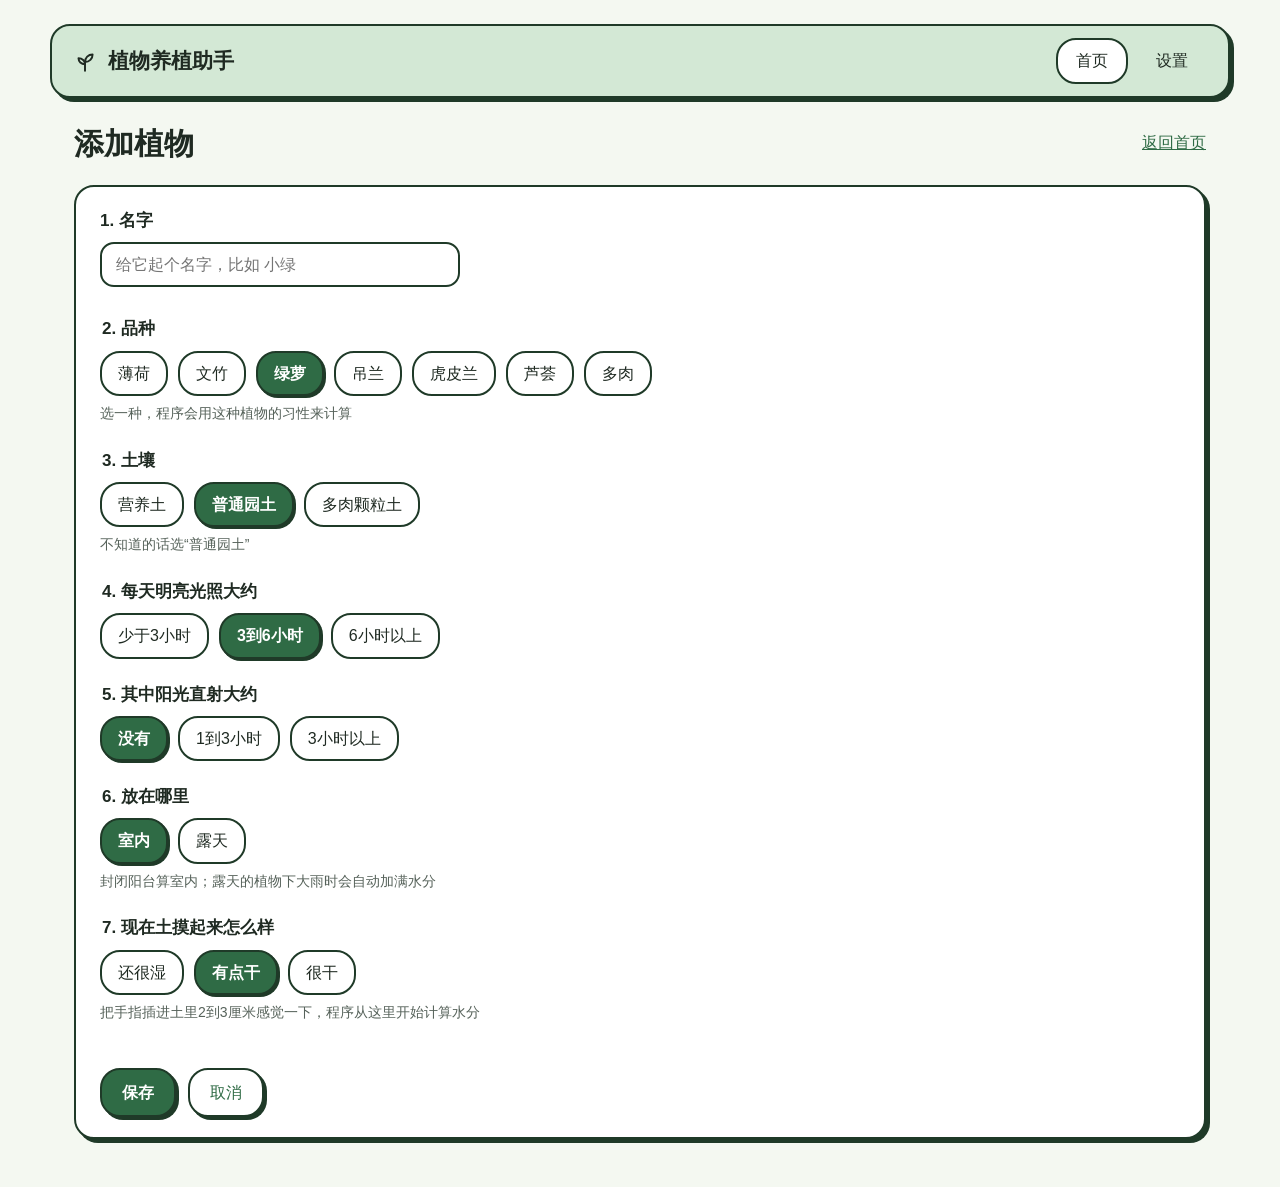
==== add.html @ f8e04b30 "Add files via upload" ====
<!doctype html>
<html lang="zh-CN">
<head>
<meta charset="utf-8">
<meta name="viewport" content="width=device-width, initial-scale=1">
<title>添加植物 · 植物养植助手</title>
<link rel="stylesheet" href="css/style.css">
</head>
<body>
<nav id="nav"></nav>
<main>
  <div class="head-row"><h1 id="title">添加植物</h1><a href="index.html">返回首页</a></div>
  <form class="card form" id="form" novalidate>
    <div>
      <label class="field" for="name">1. 名字</label>
      <input type="text" id="name" maxlength="12" placeholder="给它起个名字，比如 小绿" style="width:360px">
      <p class="tip" id="name-err" role="alert"></p>
    </div>
    <div id="groups"></div>
    <div class="btn-row"><button type="submit" class="btn btn-primary">保存</button><a class="btn" href="index.html">取消</a></div>
  </form>
</main>
<script src="js/config.js"></script>
<script src="js/storage.js"></script>
<script src="js/water.js"></script>
<script src="js/ui.js"></script>
<script>
renderNav('home');
const data = loadData();
const p = getParams(data);
const editing = getQuery('id') ? findPlant(data, getQuery('id')) : null;

const plantOpts = {};
for (const k in p.plants) plantOpts[k] = p.plants[k].name;
const soilOpts = {};
for (const k in p.soils) soilOpts[k] = p.soils[k].name;

const groups = [
  { key: 'species', title: '2. 品种', opts: plantOpts, def: 'pothos', tip: '选一种，程序会用这种植物的习性来计算' },
  { key: 'soil', title: '3. 土壤', opts: soilOpts, def: 'garden', tip: '不知道的话选“普通园土”' },
  { key: 'bright', title: '4. 每天明亮光照大约', opts: BRIGHT_OPTIONS, def: 'mid', tip: '' },
  { key: 'sun', title: '5. 其中阳光直射大约', opts: SUN_OPTIONS, def: 'none', tip: '' },
  { key: 'env', title: '6. 放在哪里', opts: ENV_OPTIONS, def: 'indoor', tip: '封闭阳台算室内；露天的植物下大雨时会自动加满水分' }
];
if (!editing) groups.push({ key: 'feel', title: '7. 现在土摸起来怎么样', opts: { wet: '还很湿', some: '有点干', dry: '很干' }, def: 'some', tip: '把手指插进土里2到3厘米感觉一下，程序从这里开始计算水分' });

document.getElementById('groups').innerHTML = groups.map(g => {
  const cur = editing && editing[g.key] ? editing[g.key] : g.def;
  return '<fieldset style="margin-bottom:22px"><legend>' + g.title + '</legend><div class="choices">' +
    Object.keys(g.opts).map(k => '<input type="radio" name="' + g.key + '" id="' + g.key + '-' + k + '" value="' + k + '"' + (k === cur ? ' checked' : '') + '>' +
      '<label for="' + g.key + '-' + k + '">' + esc(g.opts[k]) + '</label>').join('') +
    '</div>' + (g.tip ? '<p class="tip">' + g.tip + '</p>' : '') + '</fieldset>';
}).join('');

if (editing) {
  document.getElementById('title').textContent = '修改植物';
  document.title = '修改植物 · ' + APP_NAME;
  document.getElementById('name').value = editing.name;
}

document.getElementById('name').addEventListener('input', () => { document.getElementById('name-err').textContent = ''; });

document.getElementById('form').addEventListener('submit', e => {
  e.preventDefault();
  const name = document.getElementById('name').value.trim();
  if (!name) {
    document.getElementById('name-err').textContent = '请先给植物起个名字';
    document.getElementById('name').focus();
    return;
  }
  const val = k => document.querySelector('input[name="' + k + '"]:checked').value;
  const fields = { name: name, species: val('species'), soil: val('soil'), bright: val('bright'), sun: val('sun'), env: val('env') };
  let plant;
  if (editing) {
    plant = Object.assign(editing, fields);
    addLog(plant, 'edit', '修改了植物信息');
  } else {
    plant = Object.assign(fields, { id: data.nextId++, balance: p.calib[val('feel')], lastUpdate: todayStr(), logs: [], history: [] });
    addLog(plant, 'add', '添加了这盆植物');
    addHistory(plant, todayStr(), plant.balance);
    data.plants.push(plant);
  }
  saveData(data);
  location.href = 'detail.html?id=' + plant.id;
});
</script>
</body>
</html>
---- css/style.css ----
/* 植物养植助手 · 视觉风格：森林自然（卡通版） */
:root {
  --bg: #f4f8f1;
  --card: #ffffff;
  --primary: #2f6b45;
  --nav: #d3e8d5;
  --soft: #e5efe3;
  --soft-text: #24543a;
  --line: #1f3a28;
  --text: #1f2a22;
  --muted: #56625a;
  --water: #2f7fb5;
  --warn: #8a4b0f;
  --warn-bg: #fdf0e0;
  --danger: #a8201a;
  --danger-bg: #fde8e7;
  --full: #1f5f8b;
  --full-bg: #e3f0f9;
  --r: 20px;
  --font: "PingFang SC", "Microsoft YaHei", "Noto Sans SC", "Noto Sans CJK SC", "Source Han Sans SC", sans-serif;
}
* { box-sizing: border-box; }
body { margin: 0; background: var(--bg); color: var(--text); font-family: var(--font); font-size: 16px; line-height: 1.6; }
main, nav#nav { max-width: 1180px; margin: 0 auto; }
main { padding: 0 24px 48px; display: flex; flex-direction: column; gap: 22px; }
a { color: var(--primary); }
h1 { font-size: 30px; margin: 0; line-height: 1.3; }
h2 { font-size: 19px; margin: 0 0 10px; }
h3 { font-size: 17px; margin: 0 0 4px; }
p { margin: 0; }
.muted { color: var(--muted); font-size: 14px; }
:focus-visible { outline: 3px solid var(--water); outline-offset: 2px; }

/* 卡通描边 */
.card { background: var(--card); border: 2.5px solid var(--line); border-radius: var(--r); box-shadow: 4px 4px 0 var(--line); padding: 20px 24px; }

/* 导航栏 */
nav#nav { margin: 24px auto 26px; width: calc(100% - 48px); display: flex; flex-wrap: wrap; align-items: center; gap: 12px;
  background: var(--nav); border: 2.5px solid var(--line); border-radius: var(--r); box-shadow: 4px 4px 0 var(--line); padding: 12px 20px; }
.brand { display: flex; align-items: center; gap: 10px; font-size: 21px; font-weight: 700; color: var(--text); text-decoration: none; }
.nav-links { margin-left: auto; display: flex; gap: 8px; }
.nav-links a { color: var(--text); text-decoration: none; padding: 8px 18px; border-radius: var(--r); border: 2px solid transparent; }
.nav-links a.active { background: #fff; border-color: var(--line); }
.demo-badge { background: var(--warn-bg); color: var(--warn); border: 2px solid var(--line); border-radius: 999px; padding: 2px 12px; font-size: 13px; }

/* 按钮 */
.btn { font: inherit; font-size: 16px; display: inline-flex; align-items: center; justify-content: center; gap: 8px; min-height: 44px;
  padding: 10px 20px; border-radius: var(--r); border: 2.5px solid var(--line); box-shadow: 3px 3px 0 var(--line);
  background: #fff; color: var(--primary); cursor: pointer; text-decoration: none; }
.btn:active { transform: translate(2px, 2px); box-shadow: 1px 1px 0 var(--line); }
.btn-primary { background: var(--primary); color: #fff; font-weight: 700; }
.btn:disabled { opacity: .5; cursor: not-allowed; }
.btn-row { display: flex; flex-wrap: wrap; gap: 12px; }
.icon-btn { width: 44px; height: 44px; padding: 0; border-radius: 50%; box-shadow: 2px 2px 0 var(--line); }

/* 两栏/网格 */
.row { display: flex; flex-wrap: wrap; gap: 20px; }
.row > * { flex: 1 1 340px; min-width: 0; }
.row > .wide { flex: 2 1 480px; }
.grid { display: grid; grid-template-columns: repeat(auto-fill, minmax(260px, 1fr)); gap: 20px; }
.head-row { display: flex; flex-wrap: wrap; align-items: center; justify-content: space-between; gap: 12px; }

/* 天气卡片 */
.weather-now { display: flex; align-items: center; gap: 16px; color: var(--warn); }
.weather-now .temp { font-size: 40px; font-weight: 700; color: var(--text); }
.pill { display: inline-block; background: var(--soft); color: var(--soft-text); border-radius: 999px; padding: 3px 12px; font-size: 14px; margin: 8px 8px 0 0; }

/* 植物卡片 */
.plant-card { position: relative; display: flex; flex-direction: column; gap: 10px; }
.plant-card .icon-btn { position: absolute; top: 14px; right: 14px; }
.plant-card a.title { color: var(--text); text-decoration: none; display: flex; align-items: center; gap: 12px; padding-right: 50px; }
.plant-card a.title:hover h3 { text-decoration: underline; }
.avatar { width: 48px; height: 48px; flex: none; border-radius: 50%; background: var(--soft); color: var(--soft-text); display: flex; align-items: center; justify-content: center; }
.bottom-line { display: flex; justify-content: space-between; align-items: center; gap: 8px; font-size: 14px; }

/* 水分条 */
.wbar { position: relative; height: 14px; background: var(--soft); border: 2.5px solid var(--line); border-radius: var(--r); }
.wbar.big { height: 22px; }
.wfill { height: 100%; background: var(--water); border-radius: var(--r); }
.wline { position: absolute; top: -6px; bottom: -6px; border-left: 3px solid var(--warn); }
.big-num { font-size: 64px; font-weight: 700; line-height: 1; color: var(--water); }

/* 状态标签 */
.chip-status { display: inline-block; border-radius: 999px; padding: 3px 12px; font-size: 14px; font-weight: 700; }
.st-empty { background: var(--danger-bg); color: var(--danger); }
.st-low { background: var(--warn-bg); color: var(--warn); }
.st-ok { background: var(--soft); color: var(--soft-text); }
.st-full { background: var(--full-bg); color: var(--full); }

/* 建议 */
.advice { border-radius: 14px; padding: 14px 18px; margin-top: 10px; }
.advice:first-child { margin-top: 0; }
.advice p { font-size: 15px; }
.advice .steps { margin: 6px 0 0; padding-left: 22px; font-size: 15px; }
.advice .rule { margin-top: 6px; font-size: 13px; color: var(--muted); }
.level-danger { background: var(--danger-bg); } .level-danger h3 { color: var(--danger); }
.level-warn { background: var(--warn-bg); } .level-warn h3 { color: var(--warn); }
.level-info { background: var(--full-bg); } .level-info h3 { color: var(--full); }
.level-ok { background: var(--soft); } .level-ok h3 { color: var(--soft-text); }
.reminder { display: flex; gap: 10px; padding: 10px 14px; border-radius: 12px; margin-top: 8px; font-size: 15px; }
.reminder b { flex: none; }
a.reminder { color: var(--text); text-decoration: none; }
a.reminder:hover span { text-decoration: underline; }

/* 表单与选项 */
fieldset { border: none; margin: 0; padding: 0; }
legend, label.field { font-weight: 700; font-size: 17px; margin-bottom: 8px; display: block; }
.choices { display: flex; flex-wrap: wrap; gap: 10px; }
.choices input { position: absolute; opacity: 0; width: 1px; height: 1px; }
.choices label { min-height: 44px; display: inline-flex; align-items: center; padding: 8px 16px; border: 2px solid var(--line); border-radius: var(--r); background: #fff; cursor: pointer; }
.choices input:checked + label { background: var(--primary); color: #fff; font-weight: 700; box-shadow: 2px 2px 0 var(--line); }
.choices input:focus-visible + label { outline: 3px solid var(--water); outline-offset: 2px; }
.tip { font-size: 14px; color: var(--muted); margin-top: 6px; }
input[type=text], input[type=password], input[type=number], select {
  font: inherit; min-height: 44px; padding: 8px 14px; border: 2px solid var(--line); border-radius: 14px; background: #fff; color: var(--text); max-width: 100%; }
input[type=number] { width: 84px; text-align: center; padding: 6px; }
.form { display: flex; flex-direction: column; gap: 22px; }

/* 折线图与记录 */
.chart svg { width: 100%; height: auto; display: block; }
.logs { list-style: none; margin: 0; padding: 0; }
.logs li { display: flex; gap: 14px; padding: 8px 0; border-bottom: 1px solid var(--soft); font-size: 15px; }
.logs li span:first-child { color: var(--muted); flex: none; width: 64px; }

/* 拍照诊断 */
.stepper { list-style: none; display: flex; flex-wrap: wrap; gap: 10px; margin: 0; padding: 0; }
.stepper li { padding: 6px 16px; border-radius: 999px; border: 2px solid var(--line); background: #fff; color: var(--muted); }
.stepper li.now { background: var(--primary); color: #fff; font-weight: 700; }
.upload { border: 3px dashed var(--line); border-radius: var(--r); min-height: 260px; display: flex; flex-direction: column; align-items: center; justify-content: center; gap: 10px; cursor: pointer; background: #fff; text-align: center; padding: 16px; }
.upload img, .photo { max-width: 100%; max-height: 320px; border-radius: 14px; border: 2px solid var(--line); }
.obs-row { display: flex; flex-wrap: wrap; align-items: center; gap: 10px; padding: 10px 0; border-bottom: 1px solid var(--soft); }
.obs-row .name { flex: 0 0 110px; font-weight: 700; }
.obs-row .choices label { min-height: 40px; padding: 6px 12px; font-size: 15px; }
.why { display: flex; flex-wrap: wrap; align-items: center; gap: 10px; }

/* 表格（高级设置） */
.table-wrap { overflow-x: auto; }
table { border-collapse: collapse; min-width: 760px; width: 100%; font-size: 15px; }
th, td { text-align: left; padding: 8px; border-bottom: 1px solid var(--soft); }
th { color: var(--muted); font-weight: 400; }

/* 弹窗与提示 */
.dialog-wrap { position: fixed; inset: 0; background: rgba(31, 42, 34, .45); display: flex; align-items: center; justify-content: center; padding: 20px; z-index: 10; }
.dialog { max-width: 480px; width: 100%; }
.dialog-body { margin: 6px 0 18px; }
#toast { position: fixed; left: 50%; bottom: 28px; transform: translateX(-50%) translateY(20px); opacity: 0; background: var(--text); color: #fff; padding: 10px 20px; border-radius: 999px; transition: .25s; pointer-events: none; z-index: 20; }
#toast.show { opacity: 1; transform: translateX(-50%) translateY(0); }
.hidden { display: none !important; }
.empty { text-align: center; padding: 40px 20px; }

@media (max-width: 560px) {
  main { padding: 0 14px 40px; }
  nav#nav { width: calc(100% - 28px); }
  .big-num { font-size: 48px; }
}
@media (prefers-reduced-motion: reduce) { #toast { transition: none; } }
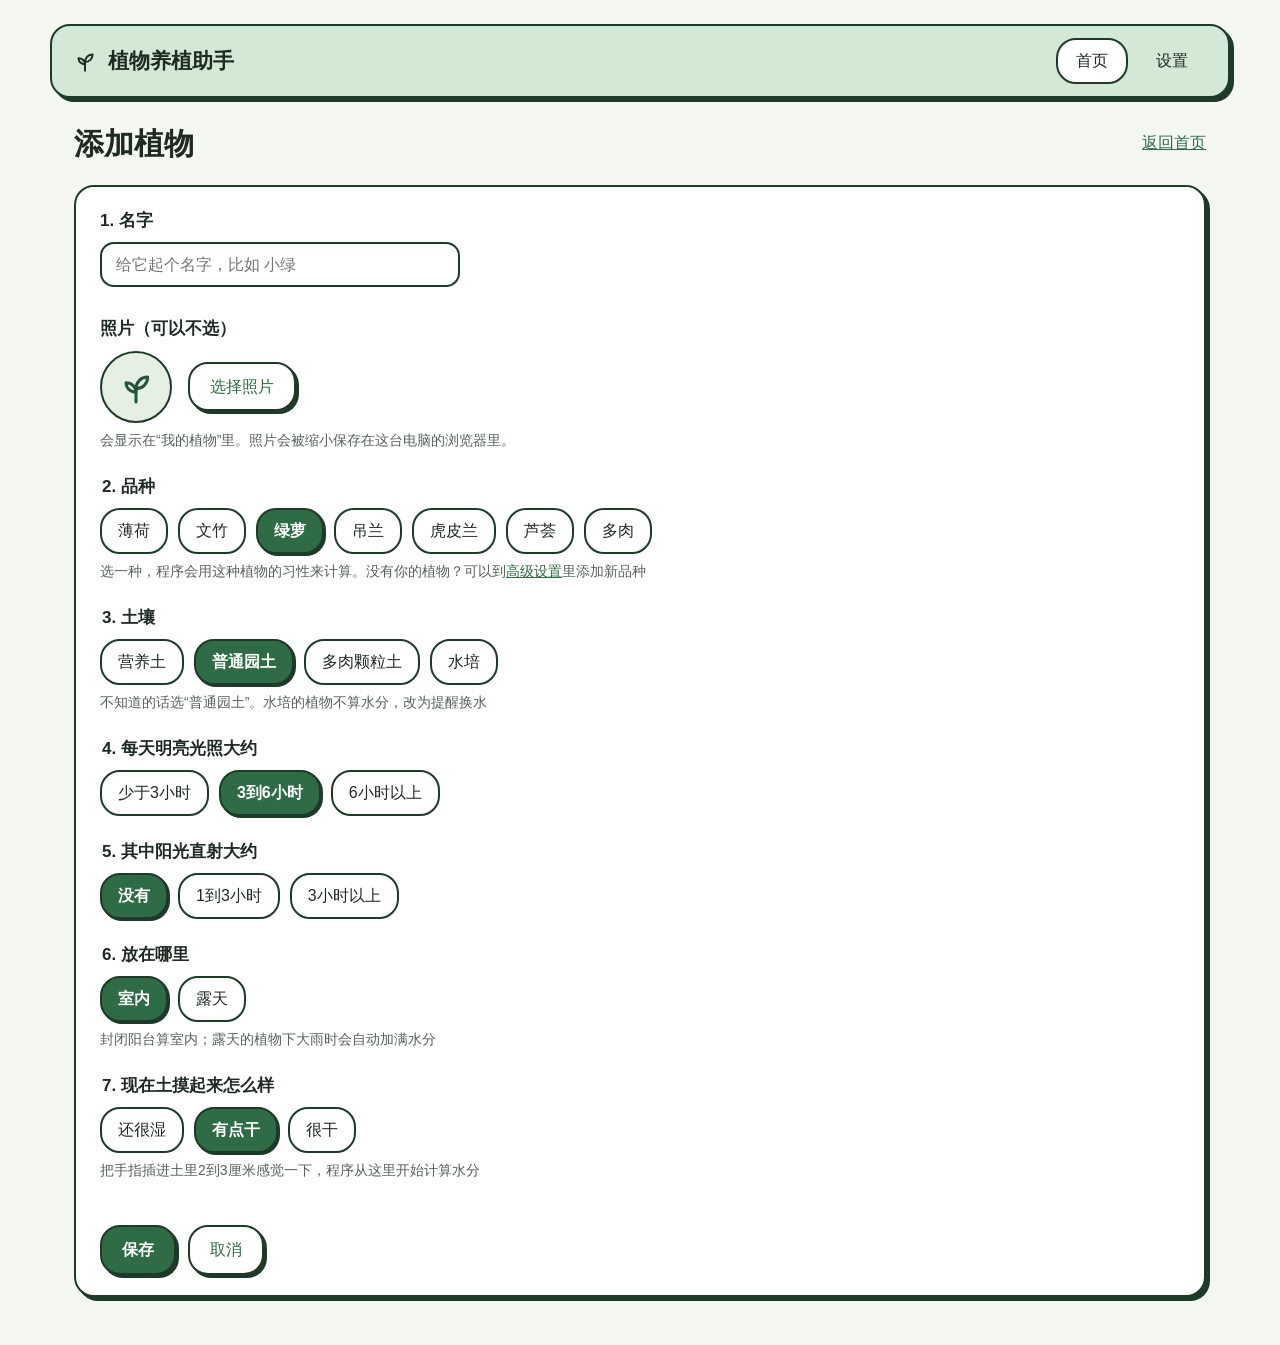
==== commit ae599ae6: "Add files via upload" ====
--- a/add.html
+++ b/add.html
@@ -15,6 +15,13 @@
       <label class="field" for="name">1. 名字</label>
       <input type="text" id="name" maxlength="12" placeholder="给它起个名字，比如 小绿" style="width:360px">
       <p class="tip" id="name-err" role="alert"></p>
+    </div>
+    <div>
+      <span class="field" style="font-weight:700;font-size:17px;display:block;margin-bottom:8px">照片（可以不选）</span>
+      <div class="photo-pick"><span id="pic"></span>
+        <label class="btn" for="photo">选择照片</label><input type="file" id="photo" accept="image/*" class="hidden">
+        <button type="button" class="btn hidden" id="rm-photo">去掉照片</button></div>
+      <p class="tip">会显示在“我的植物”里。照片会被缩小保存在这台电脑的浏览器里。</p>
     </div>
     <div id="groups"></div>
     <div class="btn-row"><button type="submit" class="btn btn-primary">保存</button><a class="btn" href="index.html">取消</a></div>
@@ -36,8 +43,8 @@
 for (const k in p.soils) soilOpts[k] = p.soils[k].name;
 
 const groups = [
-  { key: 'species', title: '2. 品种', opts: plantOpts, def: 'pothos', tip: '选一种，程序会用这种植物的习性来计算' },
-  { key: 'soil', title: '3. 土壤', opts: soilOpts, def: 'garden', tip: '不知道的话选“普通园土”' },
+  { key: 'species', title: '2. 品种', opts: plantOpts, def: 'pothos', tip: '选一种，程序会用这种植物的习性来计算。没有你的植物？可以到<a href="settings.html#advanced">高级设置</a>里添加新品种' },
+  { key: 'soil', title: '3. 土壤', opts: soilOpts, def: 'garden', tip: '不知道的话选“普通园土”。水培的植物不算水分，改为提醒换水' },
   { key: 'bright', title: '4. 每天明亮光照大约', opts: BRIGHT_OPTIONS, def: 'mid', tip: '' },
   { key: 'sun', title: '5. 其中阳光直射大约', opts: SUN_OPTIONS, def: 'none', tip: '' },
   { key: 'env', title: '6. 放在哪里', opts: ENV_OPTIONS, def: 'indoor', tip: '封闭阳台算室内；露天的植物下大雨时会自动加满水分' }
@@ -46,11 +53,37 @@
 
 document.getElementById('groups').innerHTML = groups.map(g => {
   const cur = editing && editing[g.key] ? editing[g.key] : g.def;
-  return '<fieldset style="margin-bottom:22px"><legend>' + g.title + '</legend><div class="choices">' +
+  return '<fieldset id="g-' + g.key + '" style="margin-bottom:22px"><legend>' + g.title + '</legend><div class="choices">' +
     Object.keys(g.opts).map(k => '<input type="radio" name="' + g.key + '" id="' + g.key + '-' + k + '" value="' + k + '"' + (k === cur ? ' checked' : '') + '>' +
       '<label for="' + g.key + '-' + k + '">' + esc(g.opts[k]) + '</label>').join('') +
     '</div>' + (g.tip ? '<p class="tip">' + g.tip + '</p>' : '') + '</fieldset>';
 }).join('');
+
+groups.forEach(g => {
+  if (!document.querySelector('input[name="' + g.key + '"]:checked')) document.querySelector('input[name="' + g.key + '"]').checked = true;
+});
+
+// 照片
+let photo = editing ? editing.photo || '' : '';
+function showPic() {
+  document.getElementById('pic').innerHTML = avatarHtml({ photo: photo }, 72);
+  document.getElementById('rm-photo').classList.toggle('hidden', !photo);
+}
+showPic();
+document.getElementById('photo').addEventListener('change', async e => {
+  const f = e.target.files[0];
+  if (!f) return;
+  try { photo = await makeThumb(URL.createObjectURL(f)); showPic(); } catch (err) { toast(err.message); }
+});
+document.getElementById('rm-photo').addEventListener('click', () => { photo = ''; showPic(); });
+
+// 选了水培，就不用问“土摸起来怎么样”
+function toggleFeel() {
+  const g = document.getElementById('g-feel');
+  if (g) g.classList.toggle('hidden', document.querySelector('input[name="soil"]:checked').value === 'hydro');
+}
+document.querySelectorAll('input[name="soil"]').forEach(r => r.addEventListener('change', toggleFeel));
+toggleFeel();
 
 if (editing) {
   document.getElementById('title').textContent = '修改植物';
@@ -69,15 +102,19 @@
     return;
   }
   const val = k => document.querySelector('input[name="' + k + '"]:checked').value;
-  const fields = { name: name, species: val('species'), soil: val('soil'), bright: val('bright'), sun: val('sun'), env: val('env') };
+  const fields = { name: name, species: val('species'), soil: val('soil'), bright: val('bright'), sun: val('sun'), env: val('env'), photo: photo };
+  const hydroNow = p.soils[fields.soil].hydro;
   let plant;
   if (editing) {
+    const wasHydro = p.soils[editing.soil] && p.soils[editing.soil].hydro;
     plant = Object.assign(editing, fields);
+    if (hydroNow && !wasHydro) plant.lastChange = todayStr();                       // 改成水培：从今天开始算换水
+    if (!hydroNow && wasHydro) { plant.balance = p.calib.some; plant.needCalib = true; }   // 改成土培：请用户测土
     addLog(plant, 'edit', '修改了植物信息');
   } else {
-    plant = Object.assign(fields, { id: data.nextId++, balance: p.calib[val('feel')], lastUpdate: todayStr(), logs: [], history: [] });
+    plant = Object.assign(fields, { id: data.nextId++, balance: hydroNow ? 100 : p.calib[val('feel')], lastUpdate: todayStr(), lastChange: todayStr(), logs: [], history: [] });
     addLog(plant, 'add', '添加了这盆植物');
-    addHistory(plant, todayStr(), plant.balance);
+    if (!hydroNow) addHistory(plant, todayStr(), plant.balance);
     data.plants.push(plant);
   }
   saveData(data);
--- a/css/style.css
+++ b/css/style.css
@@ -70,7 +70,7 @@
 .plant-card .icon-btn { position: absolute; top: 14px; right: 14px; }
 .plant-card a.title { color: var(--text); text-decoration: none; display: flex; align-items: center; gap: 12px; padding-right: 50px; }
 .plant-card a.title:hover h3 { text-decoration: underline; }
-.avatar { width: 48px; height: 48px; flex: none; border-radius: 50%; background: var(--soft); color: var(--soft-text); display: flex; align-items: center; justify-content: center; }
+.avatar { width: 48px; height: 48px; flex: none; border-radius: 50%; border: 2px solid var(--line); background: var(--soft); color: var(--soft-text); display: flex; align-items: center; justify-content: center; }
 .bottom-line { display: flex; justify-content: space-between; align-items: center; gap: 8px; font-size: 14px; }
 
 /* 水分条 */
@@ -154,3 +154,5 @@
   .big-num { font-size: 48px; }
 }
 @media (prefers-reduced-motion: reduce) { #toast { transition: none; } }
+
+.photo-pick { display: flex; align-items: center; gap: 16px; flex-wrap: wrap; }
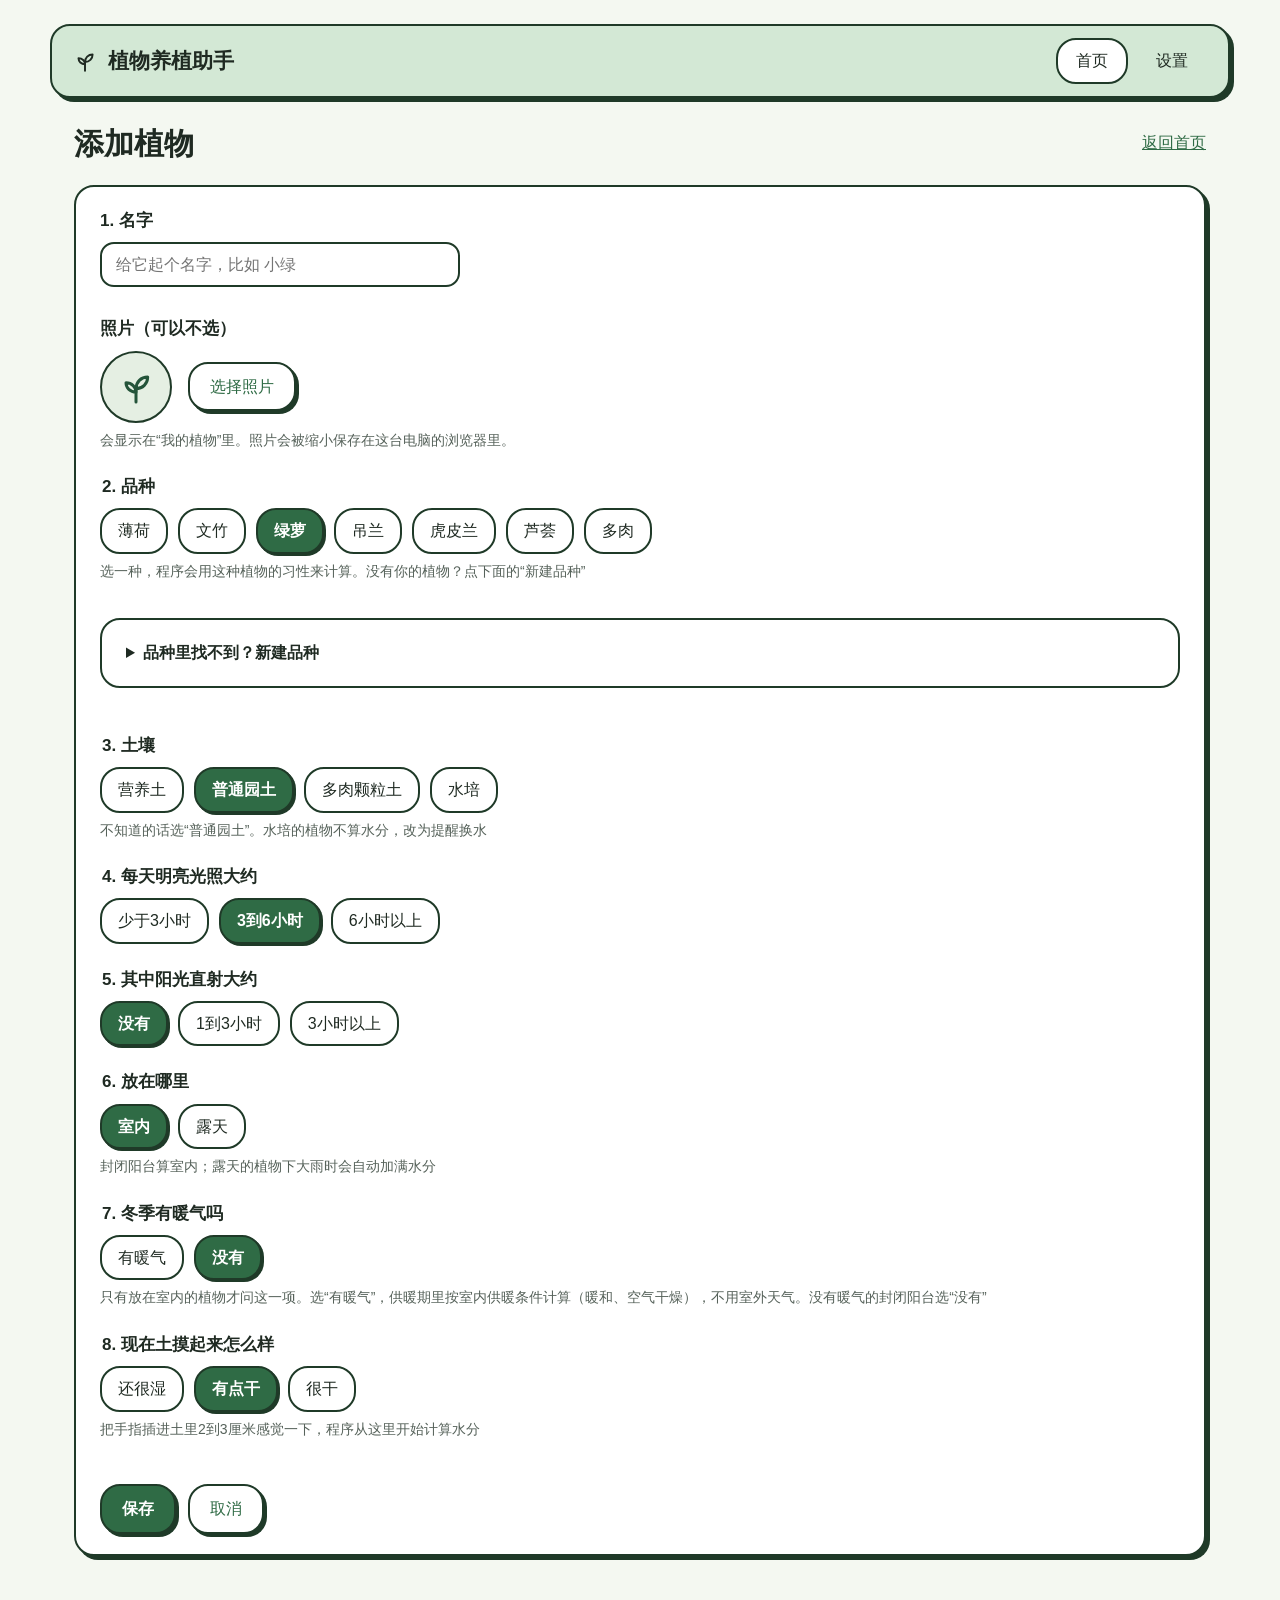
==== commit b64d25e8: "Add files via upload" ====
--- a/add.html
+++ b/add.html
@@ -23,13 +23,22 @@
         <button type="button" class="btn hidden" id="rm-photo">去掉照片</button></div>
       <p class="tip">会显示在“我的植物”里。照片会被缩小保存在这台电脑的浏览器里。</p>
     </div>
-    <div id="groups"></div>
+    <div id="groups-a"></div>
+    <details id="quick" class="card" style="box-shadow:none;margin:-8px 0 22px">
+      <summary style="cursor:pointer;font-weight:700">品种里找不到？新建品种</summary>
+      <div style="margin-top:12px"><div id="q-form"></div>
+        <button type="button" class="btn btn-primary" id="q-add">新建并选中这个品种</button> <span class="tip" id="q-msg" role="status"></span></div>
+    </details>
+    <div id="groups-b"></div>
     <div class="btn-row"><button type="submit" class="btn btn-primary">保存</button><a class="btn" href="index.html">取消</a></div>
   </form>
 </main>
 <script src="js/config.js"></script>
 <script src="js/storage.js"></script>
 <script src="js/water.js"></script>
+<script src="js/demo.js"></script>
+<script src="js/weather.js"></script>
+<script src="js/vision.js"></script>
 <script src="js/ui.js"></script>
 <script>
 renderNav('home');
@@ -43,25 +52,37 @@
 for (const k in p.soils) soilOpts[k] = p.soils[k].name;
 
 const groups = [
-  { key: 'species', title: '2. 品种', opts: plantOpts, def: 'pothos', tip: '选一种，程序会用这种植物的习性来计算。没有你的植物？可以到<a href="settings.html#advanced">高级设置</a>里添加新品种' },
+  { key: 'species', title: '2. 品种', opts: plantOpts, def: 'pothos', tip: '选一种，程序会用这种植物的习性来计算。没有你的植物？点下面的“新建品种”' },
   { key: 'soil', title: '3. 土壤', opts: soilOpts, def: 'garden', tip: '不知道的话选“普通园土”。水培的植物不算水分，改为提醒换水' },
   { key: 'bright', title: '4. 每天明亮光照大约', opts: BRIGHT_OPTIONS, def: 'mid', tip: '' },
   { key: 'sun', title: '5. 其中阳光直射大约', opts: SUN_OPTIONS, def: 'none', tip: '' },
-  { key: 'env', title: '6. 放在哪里', opts: ENV_OPTIONS, def: 'indoor', tip: '封闭阳台算室内；露天的植物下大雨时会自动加满水分' }
+  { key: 'env', title: '6. 放在哪里', opts: ENV_OPTIONS, def: 'indoor', tip: '封闭阳台算室内；露天的植物下大雨时会自动加满水分' },
+  { key: 'heating', title: '7. 冬季有暖气吗', opts: HEAT_OPTIONS, def: NORTH_PROVINCES.indexOf(data.settings.province) >= 0 ? 'yes' : 'no', tip: '只有放在室内的植物才问这一项。选“有暖气”，供暖期里按室内供暖条件计算（暖和、空气干燥），不用室外天气。没有暖气的封闭阳台选“没有”' }
 ];
-if (!editing) groups.push({ key: 'feel', title: '7. 现在土摸起来怎么样', opts: { wet: '还很湿', some: '有点干', dry: '很干' }, def: 'some', tip: '把手指插进土里2到3厘米感觉一下，程序从这里开始计算水分' });
+if (!editing) groups.push({ key: 'feel', title: '8. 现在土摸起来怎么样', opts: { wet: '还很湿', some: '有点干', dry: '很干' }, def: 'some', tip: '把手指插进土里2到3厘米感觉一下，程序从这里开始计算水分' });
 
-document.getElementById('groups').innerHTML = groups.map(g => {
-  const cur = editing && editing[g.key] ? editing[g.key] : g.def;
+function renderGroups(sel) {
+  const keep = {};
+  groups.forEach(g => { const c = document.querySelector('input[name="' + g.key + '"]:checked'); if (c) keep[g.key] = c.value; });
+  if (sel) keep.species = sel;
+  const html = groups.map(g => {
+  const cur = keep[g.key] || (editing && editing[g.key] ? editing[g.key] : g.def);
   return '<fieldset id="g-' + g.key + '" style="margin-bottom:22px"><legend>' + g.title + '</legend><div class="choices">' +
     Object.keys(g.opts).map(k => '<input type="radio" name="' + g.key + '" id="' + g.key + '-' + k + '" value="' + k + '"' + (k === cur ? ' checked' : '') + '>' +
       '<label for="' + g.key + '-' + k + '">' + esc(g.opts[k]) + '</label>').join('') +
     '</div>' + (g.tip ? '<p class="tip">' + g.tip + '</p>' : '') + '</fieldset>';
-}).join('');
-
-groups.forEach(g => {
-  if (!document.querySelector('input[name="' + g.key + '"]:checked')) document.querySelector('input[name="' + g.key + '"]').checked = true;
 });
+  document.getElementById('groups-a').innerHTML = html[0];
+  document.getElementById('groups-b').innerHTML = html.slice(1).join('');
+  groups.forEach(g => {
+    if (!document.querySelector('input[name="' + g.key + '"]:checked')) document.querySelector('input[name="' + g.key + '"]').checked = true;
+  });
+  document.querySelectorAll('input[name="soil"]').forEach(r => r.addEventListener('change', toggleFeel));
+  document.querySelectorAll('input[name="env"]').forEach(r => r.addEventListener('change', toggleHeat));
+  toggleFeel();
+  toggleHeat();
+}
+renderGroups();
 
 // 照片
 let photo = editing ? editing.photo || '' : '';
@@ -78,12 +99,27 @@
 document.getElementById('rm-photo').addEventListener('click', () => { photo = ''; showPic(); });
 
 // 选了水培，就不用问“土摸起来怎么样”
+// 不在室内，就不问“冬季有暖气吗”
+function toggleHeat() {
+  document.getElementById('g-heating').classList.toggle('hidden', document.querySelector('input[name="env"]:checked').value !== 'indoor');
+}
 function toggleFeel() {
   const g = document.getElementById('g-feel');
   if (g) g.classList.toggle('hidden', document.querySelector('input[name="soil"]:checked').value === 'hydro');
 }
-document.querySelectorAll('input[name="soil"]').forEach(r => r.addEventListener('change', toggleFeel));
-toggleFeel();
+// 快捷新建品种
+document.getElementById('q-form').innerHTML = speciesFormHtml('q', true);
+bindSpeciesAI('q', () => document.getElementById('q-name').value);
+document.getElementById('q-add').onclick = () => {
+  const f = readSpeciesForm('q', document.getElementById('q-name').value);
+  const r = addCustomSpecies(data, f);
+  if (r.error) { document.getElementById('q-msg').textContent = r.error; return; }
+  Object.assign(p, getParams(data));
+  plantOpts[r.id] = f.name.trim();
+  renderGroups(r.id);
+  document.getElementById('quick').open = false;
+  toast('已新建品种“' + f.name.trim() + '”并选中');
+};
 
 if (editing) {
   document.getElementById('title').textContent = '修改植物';
@@ -103,6 +139,7 @@
   }
   const val = k => document.querySelector('input[name="' + k + '"]:checked').value;
   const fields = { name: name, species: val('species'), soil: val('soil'), bright: val('bright'), sun: val('sun'), env: val('env'), photo: photo };
+  fields.heating = fields.env === 'indoor' ? val('heating') : 'no';
   const hydroNow = p.soils[fields.soil].hydro;
   let plant;
   if (editing) {
